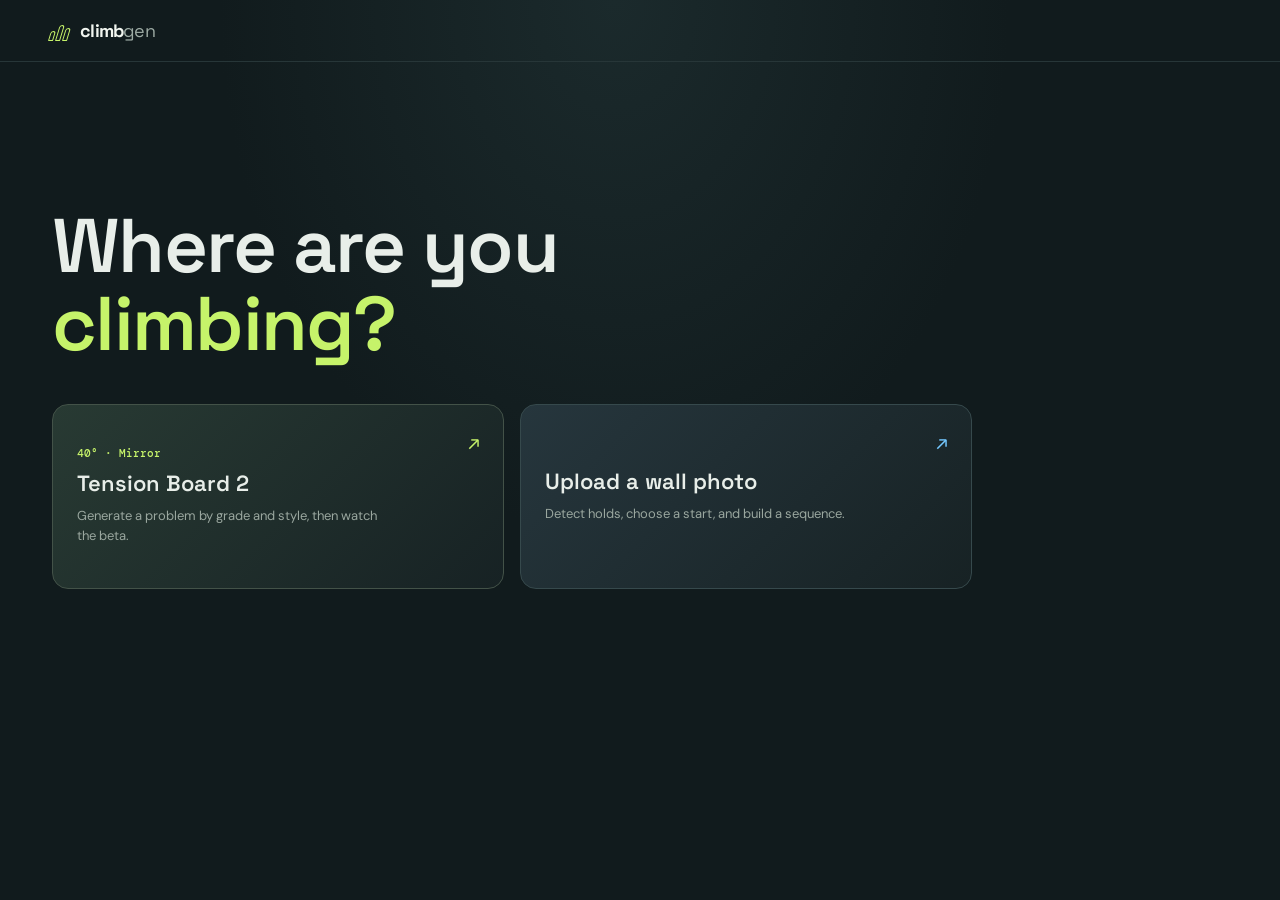
==== index.html @ 307395df "Add interactive 3D TB2 board and synchronized beta playback" ====
<!doctype html>
<html lang="en">
  <head>
    <meta charset="UTF-8" />
    <meta name="viewport" content="width=device-width, initial-scale=1" />
    <meta name="theme-color" content="#111b1d" />
    <title>ClimbGen — TB2 problem generator</title>
    <link rel="preconnect" href="https://fonts.googleapis.com" />
    <link rel="preconnect" href="https://fonts.gstatic.com" crossorigin />
    <link href="https://fonts.googleapis.com/css2?family=DM+Mono:wght@400;500&family=DM+Sans:wght@400;500;600;700&family=Space+Grotesk:wght@400;500;600;700&display=swap" rel="stylesheet" />
    <link rel="stylesheet" href="./styles.css?v=6df0a74eea0c" />
  </head>
  <body>
    <div class="app-shell">
      <header class="topbar">
        <a class="brand" id="brand-home" href="#" aria-label="ClimbGen home"><span class="brand-mark"><i></i><i></i><i></i></span><span>climb<span>gen</span></span></a>
        <div class="board-tag" id="context-tag" hidden></div>
      </header>

      <main class="page">
        <section id="home-screen" class="home-screen" aria-labelledby="home-title">
          <div class="home-intro"><h1 id="home-title">Where are you<br /><em>climbing?</em></h1></div>
          <div class="home-options">
            <button id="home-tb2" class="home-choice" type="button"><span class="home-choice-detail">40° · Mirror</span><strong>Tension Board 2</strong><small>Generate a problem by grade and style, then watch the beta.</small><span class="home-choice-arrow" aria-hidden="true">↗</span></button>
            <button id="home-photo" class="home-choice photo" type="button"><strong>Upload a wall photo</strong><small>Detect holds, choose a start, and build a sequence.</small><span class="home-choice-arrow" aria-hidden="true">↗</span></button>
          </div>
        </section>

        <section id="tb2-view" class="app-view" hidden>
          <button id="tb2-home" class="back-home" type="button">← All tools</button>
        <section class="intro-row">
          <div><h1>Set your next <em>problem.</em></h1></div>
          <div class="intro-controls">
            <label class="name-control" for="climb-name"><span>CLIMB NAME</span><input id="climb-name" type="text" maxlength="32" placeholder="e.g. Moonshot" autocomplete="off" aria-label="Climb name" /></label>
            <label class="grade-control" for="grade-select"><span>TARGET GRADE</span><select id="grade-select" aria-label="Target climbing grade"><option value="any">Any</option><option>V0</option><option>V1</option><option>V2</option><option>V3</option><option>V4</option><option selected>V5</option><option>V6</option><option>V7</option><option>V8</option><option>V9</option><option>V10</option><option>V11</option></select></label>
            <label class="style-control" for="style-select"><span>CLIMB STYLE</span><select id="style-select" aria-label="Climb movement style"><option value="any" selected>Any style</option><option value="static">Static</option><option value="dynamic">Dyno-like</option></select></label>
            <button id="generate-button" class="generate-button" type="button"><span class="generate-icon">✳</span><span>Generate problem</span><span class="button-arrow">↗</span></button>
          </div>
        </section>

        <section class="content-grid">
          <div class="board-card">
            <div class="card-heading">
              <h2>12 × 12 Mirror</h2>
              <span id="board-status" class="board-status" role="status">Ready</span>
              <button id="board-3d-toggle" class="view-button" type="button" aria-pressed="false" aria-controls="board-3d-canvas" disabled>3D view</button>
            </div>
            <div class="board-area">
              <svg id="board-svg" viewBox="0 0 600 620" role="img" aria-label="Authentic TB2 Mirror hold layout with generated route highlighted"></svg>
              <canvas id="board-3d-canvas" tabindex="0" aria-label="Interactive 3D Tension Board" aria-describedby="board-3d-help" hidden></canvas>
              <div id="board-hint" class="board-hint"><span>✳</span> Generate a problem to light the holds</div>
              <div class="board-angle">40° <i>FIXED ANGLE</i></div>
            </div>
            <div id="board-3d-tools" class="board-3d-tools" hidden>
              <div class="board-3d-controls" role="group" aria-label="3D camera controls">
                <button class="view-button" type="button" data-camera="front">Front</button>
                <button class="view-button" type="button" data-camera="side">Side</button>
                <button class="view-button" type="button" data-camera="reset">Reset</button>
                <button class="view-button" type="button" data-camera="closer" aria-label="Zoom in">+</button>
                <button class="view-button" type="button" data-camera="farther" aria-label="Zoom out">−</button>
              </div>
              <p id="board-3d-help">Drag or use arrow keys to orbit. Shift + drag to pan. Scroll or pinch to zoom.</p>
              <p>Hold depths are estimated.</p>
            </div>
            <p id="board-3d-error" class="board-3d-error" role="status" hidden></p>
            <details class="hold-inspector">
              <summary>Hold direction references</summary>
              <p>Screenshot directions are estimates. <a href="./docs/hold-references/tb2_interactive_hold_force_editor.html" target="_blank" rel="noopener">Open direction editor</a>, then import reviewed JSON to refine beta poses.</p>
              <label><input id="hold-vectors" type="checkbox" /> Show route pull directions</label>
              <label>Inspect hold <select id="hold-profile-select"></select></label>
              <div class="hold-profile-preview"><div id="hold-profile-crop" role="img" aria-label="Screenshot crop of selected hold"></div><p id="hold-profile-info"></p></div>
              <label>Import reviewed directions <input id="hold-profile-import" type="file" accept=".json,application/json" /></label>
              <button id="hold-profile-reset" type="button">Use original estimates</button>
              <p id="hold-profile-status" role="status"></p>
            </details>
            <div class="board-caption"><span><i class="legend-hold start"></i> Start</span><span><i class="legend-hold hand"></i> Hand</span><span><i class="legend-hold foot"></i> Foot</span><span><i class="legend-hold finish"></i> Finish</span></div>
          </div>

          <aside class="result-card">
            <div class="result-top"><div><h2 id="route-title">Your problem</h2></div><span class="angle-chip" id="route-grade">40°</span></div>
            <p class="result-copy" id="route-copy">Choose a grade and generate a problem.</p>
            <div class="result-stats"><div><span>HOLDS</span><b id="hold-count">—</b></div><div><span>MOVES</span><b id="move-count">—</b></div><div><span>DATA POOL</span><b id="data-count">3,027</b></div></div>
            <div class="sequence-heading"><p class="eyebrow">SUGGESTED BETA</p><span id="beta-status">WAITING</span></div>
            <button id="beta-button" class="beta-button" type="button" hidden>Reveal beta</button>
            <div id="playback-controls" class="playback-controls" hidden>
              <button id="playback-toggle" type="button">Pause</button>
              <button id="playback-replay" type="button">Replay</button>
              <button id="playback-alternative" type="button" disabled>Alternative beta</button>
              <label>Speed <select id="playback-speed"><option value="1">1×</option><option value="0.7">0.7×</option><option value="1.4">1.4×</option></select></label>
              <label class="playback-position">Position <input id="playback-position" type="range" min="0" max="1000" value="0" /></label>
            </div>
            <ol id="sequence-list" class="sequence-list"><li class="sequence-empty">Reveal beta to see the moves.</li></ol>
            <details id="planner-debug" class="planner-debug" hidden><summary>Planner diagnostics</summary><pre id="planner-diagnostics"></pre></details>
            <div class="model-note"><span class="note-mark">⌁</span><p id="beta-note">Beta shows a suggested sequence for one modeled climber. Reach and grip vary by climber.</p></div>
            <div class="result-footer"><i></i> COMMUNITY DATA · 40° <span>BoardLib</span></div>
          </aside>
        </section>
        </section>
      </main>
    </div>
    <script src="./data/tb2-hold-spectrum.js?v=e9ac7adfa09b"></script><script src="./data/tb2-hold-profiles.js?v=c16674ac3438"></script><script src="./data/tb2-hold-geometry.js?v=363739a5346e"></script><script src="./data/tb2-mirror-40.js?v=6a1446fbed0e"></script><script src="./data/tb2-route-evaluator.js?v=d754ea92a8ac"></script>
    <script src="./hold_spectrum.js?v=59163f5eaf04"></script><script src="./hold_profiles.js?v=395fc2c9ba81"></script><script src="./route_evaluator.js?v=ef37ab0bd574"></script><script src="./route_generator.js?v=8a7d8f4a7a67"></script><script src="./ik.js?v=7d8ff43b3dee"></script><script src="./animation.js?v=b197ab802a31"></script><script src="./board_3d.js?v=36b44b8226a1"></script><script src="./planner.js?v=a5a1409e5e37"></script><script src="./photo_suggestions.js?v=f25a2f44be71"></script><script src="./photo_hold_detector.js?v=247180338f1a"></script>
    <script src="./app.js?v=16010df5059f"></script>
  </body>
</html>
---- styles.css ----
:root {
  color-scheme: dark;
  --bg: #111b1d;
  --panel: #172326;
  --panel-soft: #1c2a2d;
  --line: #2e3c3f;
  --text: #e8eee9;
  --muted: #8a9992;
  --lime: #c6f36a;
  --blue: #286cff;
  --red: #ec252f;
  --pink: #d919c4;
  --sans: 'DM Sans', -apple-system, sans-serif;
  --display: 'Space Grotesk', -apple-system, sans-serif;
  --mono: 'DM Mono', monospace;
}

* { box-sizing: border-box; }
[hidden] { display: none !important; }
body { min-height: 100vh; margin: 0; background: var(--bg); color: var(--text); font: 13px var(--sans); }
.app-shell { width: min(100%, 1440px); min-height: 100vh; margin: 0 auto; background: radial-gradient(ellipse at 48% 0%, #1b2a2c 0, var(--bg) 42%); }
.topbar { height: 62px; display: flex; align-items: center; justify-content: space-between; padding: 0 clamp(16px, 4vw, 52px); border-bottom: 1px solid #273638; }
.brand { display: flex; align-items: center; gap: 10px; color: #f1f5ef; text-decoration: none; font: 700 18px var(--display); letter-spacing: -.8px; }
.brand > span:last-child > span { color: #9daba4; font-weight: 400; }
.brand-mark { width: 19px; height: 20px; display: flex; align-items: end; gap: 2px; transform: skew(-17deg); }
.brand-mark i { width: 5px; border: 1px solid var(--lime); border-radius: 3px 3px 1px 1px; }
.brand-mark i:nth-child(1) { height: 10px; }
.brand-mark i:nth-child(2) { height: 16px; }
.brand-mark i:nth-child(3) { height: 13px; }
.board-tag { display: flex; align-items: center; gap: 8px; padding: 7px 9px; border: 1px solid #3a494b; border-radius: 4px; color: #aebbb3; font: 500 8px var(--mono); letter-spacing: .75px; }
.tag-dot { width: 6px; height: 6px; border-radius: 50%; background: var(--lime); box-shadow: 0 0 7px #c6f36a80; }
.board-tag b { color: #64716a; font-weight: 400; }
.board-tag strong { color: var(--lime); font-size: 9px; font-weight: 500; }
.page { max-width: 1260px; margin: 0 auto; padding: 27px clamp(14px, 4vw, 42px) 30px; }
.home-screen { min-height: min(72vh, 720px); display: grid; align-content: center; gap: 34px; padding: 30px 0 70px; }
.home-intro { max-width: 530px; }
.home-intro h1 { font-size: clamp(42px, 7vw, 76px); }
.home-options { display: grid; grid-template-columns: repeat(2, minmax(0, 1fr)); gap: 16px; max-width: 920px; }
.home-choice { min-height: 185px; position: relative; display: grid; align-content: center; gap: 9px; padding: 24px 54px 24px 24px; border: 1px solid #435248; border-radius: 16px; background: linear-gradient(135deg, #283a33, #172224); color: var(--text); text-align: left; cursor: pointer; transition: transform .16s, border-color .16s, background .16s; }
.home-choice:hover, .home-choice:focus-visible { transform: translateY(-2px); border-color: var(--lime); background: #202e2c; outline: none; }
.home-choice.photo { border-color: #36494c; background: linear-gradient(135deg, #26363d, #172224); }
.home-choice.photo:hover, .home-choice.photo:focus-visible { border-color: #74c8ff; }
.home-choice-detail { color: var(--lime); font: 500 11px var(--mono); }
.home-choice strong { font: 600 22px var(--display); }
.home-choice small { max-width: 300px; color: #9aa79f; font: 13px/1.55 var(--sans); }
.home-choice-arrow { position: absolute; right: 23px; top: 24px; color: var(--lime); font: 20px var(--display); }
.home-choice.photo .home-choice-arrow { color: #74c8ff; }
.back-home { min-height: 34px; margin: 0 0 17px; padding: 0 11px; border: 1px solid #3a494b; border-radius: 4px; background: #172326; color: #b7c2bb; font: 500 9px var(--mono); cursor: pointer; }
.back-home:hover, .back-home:focus-visible { border-color: var(--lime); color: var(--lime); outline: none; }
.photo-view { min-width: 0; }
.intro-row { display: flex; align-items: end; justify-content: space-between; gap: 20px; margin: 0 0 23px; }
.intro-controls { display: flex; align-items: end; gap: 9px; }
.name-control { min-width: 150px; display: grid; gap: 5px; color: #8b9992; font: 500 7px var(--mono); letter-spacing: .8px; }
.name-control input { width: 100%; height: 44px; padding: 0 10px; border: 1px solid #3a494b; border-radius: 4px; background: #172326; color: var(--text); font: 500 11px var(--display); }
.name-control input::placeholder { color: #697870; }
.name-control input:focus-visible { outline: 2px solid var(--lime); outline-offset: 2px; }
.grade-control { min-width: 96px; display: grid; gap: 5px; color: #8b9992; font: 500 7px var(--mono); letter-spacing: .8px; }
.grade-control select { height: 44px; padding: 0 27px 0 10px; border: 1px solid #3a494b; border-radius: 4px; background: #172326; color: var(--text); font: 600 11px var(--display); cursor: pointer; }
.style-control { min-width: 96px; display: grid; gap: 5px; color: #8b9992; font: 500 7px var(--mono); letter-spacing: .8px; }
.style-control select { height: 44px; padding: 0 24px 0 9px; border: 1px solid #3a494b; border-radius: 4px; background: #172326; color: var(--text); font: 600 10px var(--display); cursor: pointer; }
.grade-control select:focus-visible { outline: 2px solid var(--lime); outline-offset: 2px; }
.eyebrow { margin: 0; color: #8b9992; font: 500 8px var(--mono); letter-spacing: 1.45px; }
.eyebrow span { margin-left: 5px; color: #5d6d66; }
h1, h2, p { margin-top: 0; }
h1 { margin: 10px 0 7px; font: 600 clamp(27px, 3.1vw, 38px)/1.02 var(--display); letter-spacing: -1.7px; }
h1 em { color: var(--lime); font-style: normal; }
.intro-copy { margin: 0; color: #99a69f; font-size: 11px; line-height: 1.5; }
.generate-button { height: 44px; min-width: 202px; display: flex; align-items: center; justify-content: center; gap: 9px; padding: 0 0 0 13px; border: 0; border-radius: 4px; background: var(--lime); color: #1d2a21; font: 700 12px var(--display); cursor: pointer; transition: filter .16s, transform .16s, opacity .16s; }
.generate-button:hover { filter: brightness(1.06); transform: translateY(-1px); }
.generate-button:disabled { opacity: .72; cursor: pointer; }
.generate-icon { font-size: 15px; }
.button-arrow { margin-left: auto; padding: 0 12px; font-size: 15px; }
.content-grid { display: grid; grid-template-columns: minmax(0, 1.6fr) minmax(270px, .76fr); gap: 14px; align-items: stretch; }
.board-card, .result-card { overflow: hidden; border: 1px solid var(--line); border-radius: 14px; background: var(--panel); }
.board-card { display: flex; flex-direction: column; }
.card-heading { height: 58px; flex: 0 0 auto; display: flex; align-items: center; justify-content: space-between; padding: 0 16px; border-bottom: 1px solid var(--line); }
.card-heading h2 { margin: 4px 0 0; color: #e2e9e3; font: 600 13px var(--display); }
.board-status { color: #87948d; font: 500 8px var(--mono); letter-spacing: .8px; }
.board-status.ready { color: var(--lime); }
.board-area { min-height: 430px; position: relative; flex: 1 1 auto; display: flex; align-items: center; justify-content: center; overflow: hidden; padding: 8px; background: radial-gradient(ellipse at center, #f2f2ef 0, #e8e9e5 100%); }
#board-svg { width: min(100%, 820px); height: auto; max-height: min(70vh, 720px); aspect-ratio: 600 / 620; overflow: visible; }
#board-svg image { image-rendering: auto; }
.route-ring { fill: none; stroke-width: 4; opacity: .98; }
.route-ring.start { stroke: #07ce3e; }
.route-ring.hand { stroke: var(--blue); }
.route-ring.finish { stroke: var(--red); }
.route-ring.foot { stroke: var(--pink); }
.active-ring { fill: none; stroke: #f8fff9; stroke-width: 2; stroke-dasharray: 3 2; animation: ring-pulse .64s ease-in-out infinite alternate; }
@keyframes ring-pulse { from { opacity: .35; } to { opacity: 1; } }
.board-hint { position: absolute; top: 50%; left: 50%; z-index: 2; transform: translate(-50%, -50%); display: flex; align-items: center; gap: 7px; max-width: calc(100% - 30px); padding: 10px 12px; border: 1px solid #d7dad5; border-radius: 4px; background: #f9faf6ee; color: #69766f; font-size: 10px; box-shadow: 0 5px 18px #15211d18; white-space: nowrap; transition: opacity .2s; }
.board-hint span { color: #718c4d; font-size: 14px; }
.board-hint.hidden { opacity: 0; pointer-events: none; }
.board-angle { position: absolute; right: 14px; bottom: 12px; display: flex; align-items: baseline; gap: 6px; color: #26332c; font: 600 11px var(--mono); }
.board-angle i { color: #7b847e; font: 7px var(--mono); letter-spacing: .9px; font-style: normal; }
.board-caption { min-height: 36px; flex: 0 0 auto; display: flex; align-items: center; gap: 14px; padding: 0 13px; border-top: 1px solid var(--line); color: #89968f; font: 11px var(--mono); letter-spacing: .2px; }
.board-caption span { display: flex; align-items: center; gap: 5px; }
.legend-hold { width: 10px; height: 10px; border: 2px solid currentColor; border-radius: 50%; }
.legend-hold.start { color: #07ce3e; }
.legend-hold.hand { color: var(--blue); }
.legend-hold.foot { color: var(--pink); }
.legend-hold.finish { color: var(--red); }
.result-card { display: flex; flex-direction: column; padding: 18px 17px 13px; }
.result-top { display: flex; align-items: flex-start; justify-content: space-between; gap: 10px; margin-top: 0; }
.result-top h2 { margin: 0; color: #e8eee8; font: 600 20px var(--display); letter-spacing: -.4px; overflow-wrap: anywhere; }
.angle-chip { flex: 0 0 auto; padding: 5px 7px; border: 1px solid #536846; border-radius: 3px; background: #29382c; color: var(--lime); font: 500 9px var(--mono); }
.result-copy { min-height: 44px; margin: 13px 0 16px; color: #9aa79f; font-size: 10px; line-height: 1.55; }
.result-stats { display: grid; grid-template-columns: repeat(3, 1fr); gap: 8px; padding: 12px 0; border-top: 1px solid var(--line); border-bottom: 1px solid var(--line); }
.result-stats div { display: grid; gap: 5px; }
.result-stats span { color: #77857d; font: 500 7px var(--mono); letter-spacing: .7px; }
.result-stats b { color: #e5ece6; font: 500 14px var(--display); }
.sequence-heading { display: flex; align-items: center; justify-content: space-between; margin: 19px 0 9px; }
.sequence-heading span { color: var(--lime); font: 500 7px var(--mono); letter-spacing: .5px; }
.sequence-list { display: grid; gap: 5px; max-height: 244px; overflow: auto; margin: 9px 0 0; padding: 0; list-style: none; }
.sequence-list li { min-height: 29px; display: flex; align-items: center; gap: 8px; padding: 5px 8px; border: 1px solid #2d3c3e; border-radius: 3px; background: #1a292b; color: #aebbb2; font-size: 9px; }
.sequence-list li.active { border-color: #819955; background: #26342c; color: #e8eee0; }
.step-number { width: 15px; color: #7e8c83; font: 8px var(--mono); }
.step-hold { flex: 1; color: #e0e8df; font: 500 9px var(--mono); }
.step-hold small { color: #859289; font-size: 7px; }
.step-limb { color: #8b9890; font-size: 8px; }
.step-dot { width: 7px; height: 7px; border-radius: 50%; background: var(--blue); }
.step-dot.foot { background: var(--pink); }
.step-dot.start { background: #07ce3e; }
.step-dot.finish { background: var(--red); }
.sequence-empty { justify-content: center; border-style: dashed !important; color: #7c8b83 !important; background: transparent !important; }
.beta-button { width: 100%; min-height: 36px; margin-top: 10px; padding: 0 10px; border: 1px solid #536846; border-radius: 4px; background: #26352c; color: var(--lime); text-align: left; font: 600 10px var(--display); cursor: pointer; }
.beta-button:hover { background: #334436; }
.beta-button:disabled { cursor: wait; opacity: .7; }
.playback-controls { display: flex; flex-wrap: wrap; align-items: center; gap: 7px; margin-top: 7px; color: var(--muted); font: 9px var(--mono); }
.playback-controls button, .playback-controls select { min-height: 36px; padding: 0 9px; border: 1px solid var(--line); border-radius: 4px; background: var(--panel); color: var(--text); font: inherit; cursor: pointer; }
.playback-controls label { margin-left: auto; display: flex; align-items: center; gap: 6px; }
.planner-debug { margin-top: 8px; color: #9ca99d; font: 9px var(--mono); }
.planner-debug summary { cursor: pointer; }
.planner-debug pre { max-height: 145px; overflow: auto; white-space: pre-wrap; color: #aeb8a8; line-height: 1.5; }
.debug-support { fill: rgba(170, 221, 110, .08); stroke: rgba(170, 221, 110, .65); stroke-width: 1; stroke-dasharray: 4 3; }
.debug-com { fill: #ffcb5c; stroke: #1b1d17; stroke-width: 1.5; }
.debug-contact { fill: #82d6f2; stroke: #102126; stroke-width: 1; }
.model-note { margin-top: auto; padding-top: 17px; display: flex; align-items: flex-start; gap: 8px; color: #84928a; }
.model-note p { margin: 0; font-size: 8px; line-height: 1.5; }
.note-mark { color: var(--lime); font-size: 14px; }
.result-footer { display: flex; align-items: center; gap: 6px; margin-top: 13px; padding-top: 11px; border-top: 1px solid var(--line); color: #74827a; font: 7px var(--mono); letter-spacing: .8px; }
.result-footer i { width: 5px; height: 5px; border-radius: 50%; background: var(--lime); }
.result-footer span { margin-left: auto; color: #929f97; letter-spacing: 0; }
.photo-builder { margin-top: 15px; padding: 18px; border: 1px solid var(--line); border-radius: 5px; background: var(--panel); }
.photo-builder-heading { display: flex; align-items: flex-start; justify-content: space-between; gap: 12px; }
.photo-builder-heading h2 { margin: 6px 0 5px; color: var(--text); font: 600 18px var(--display); }
.photo-builder-heading p:last-child { margin: 0; color: var(--muted); font-size: 10px; line-height: 1.5; }
.photo-angle { padding: 5px 7px; border: 1px solid #394846; border-radius: 3px; color: #9aa79f; font: 8px var(--mono); letter-spacing: .7px; }
.photo-builder-controls { display: flex; align-items: center; gap: 8px; margin-top: 14px; }
.photo-upload, .photo-tool, .photo-suggest { min-height: 34px; display: inline-flex; align-items: center; justify-content: center; padding: 0 10px; border: 1px solid #3a494b; border-radius: 4px; background: #1b292b; color: #c3cec4; font: 500 9px var(--display); cursor: pointer; }
.photo-upload { position: relative; overflow: hidden; border-color: #536846; background: #29382d; color: var(--lime); }
.photo-upload input { position: absolute; inset: 0; width: 100%; height: 100%; opacity: 0; cursor: pointer; }
.photo-tools { display: flex; flex-wrap: wrap; gap: 6px; }
.photo-tool.active { border-color: var(--lime); color: var(--lime); }
.photo-tool:disabled, .photo-suggest:disabled { opacity: .45; cursor: not-allowed; }
.photo-detect { border-color: #536846; color: var(--lime); }
.photo-remove-mode .photo-hold-outline, .photo-remove-mode .photo-hold-outline-shadow, .photo-remove-mode .photo-hold-dot { cursor: crosshair; }
.photo-angle-control { display: flex; flex-wrap: wrap; align-items: center; gap: 7px; margin-top: 10px; color: #8e9b92; font: 8px var(--mono); }
.photo-angle-control select, .photo-angle-control input { min-height: 30px; border: 1px solid #3a494b; border-radius: 4px; background: #172326; color: var(--text); padding: 0 8px; font: 9px var(--display); }
.photo-angle-control input { width: 118px; }
.photo-plane-outline { fill: rgba(198, 243, 106, .08); stroke: #c6f36a; stroke-width: .5; stroke-dasharray: 1.2 .8; pointer-events: none; }
.photo-corner-dot { fill: #c6f36a; stroke: #142022; stroke-width: .35; pointer-events: none; }
.photo-corner-label { fill: #f1ffe0; font: 1.6px var(--mono); stroke: #102021; stroke-width: .3px; paint-order: stroke; pointer-events: none; }
.photo-analysis { display: grid; grid-template-columns: 1fr 1fr; gap: 7px 12px; margin-top: 12px; padding: 10px; border: 1px solid #344345; border-radius: 4px; background: #172224; }
.photo-analysis div { display: grid; gap: 4px; }
.photo-analysis span { color: #829087; font: 7px var(--mono); letter-spacing: .65px; }
.photo-analysis b { color: #dbe5dc; font: 500 9px var(--display); }
.photo-analysis p { grid-column: 1 / -1; margin: 0; color: #93a197; font-size: 8px; line-height: 1.5; }
.photo-status { min-height: 16px; margin: 10px 0; color: #92a097; font-size: 9px; }
.photo-workspace { display: grid; grid-template-columns: minmax(0, 1.4fr) minmax(215px, .6fr); gap: 12px; align-items: start; }
.photo-preview { min-height: 230px; display: flex; align-items: center; justify-content: center; overflow: hidden; border: 1px solid #314042; border-radius: 4px; background: #121b1d; }
.photo-stage { position: relative; display: inline-block; max-width: 100%; line-height: 0; }
.photo-stage img { display: block; max-width: 100%; max-height: 58vh; object-fit: contain; }
.photo-stage img[hidden] { display: none; }
.photo-stage svg { position: absolute; inset: 0; width: 100%; height: 100%; cursor: crosshair; }
.photo-stage:not(.has-photo) svg { display: none; }
.photo-empty { padding: 60px 20px; color: #65736c; font: 10px var(--mono); text-align: center; }
.photo-empty[hidden] { display: none; }
.photo-hold-outline-shadow { fill: none; stroke: rgba(0, 0, 0, .78); stroke-width: 1.45; stroke-linejoin: round; vector-effect: non-scaling-stroke; pointer-events: none; }
.photo-hold-outline { fill: rgba(255, 255, 255, .025); stroke: #f8fbff; stroke-width: .68; stroke-linejoin: round; cursor: pointer; vector-effect: non-scaling-stroke; }
.photo-hold-outline.manual, .photo-hold-dot.manual { stroke: #1782ff; }
.photo-hold-outline.in-sequence, .photo-hold-dot.in-sequence { fill: rgba(225, 30, 204, .08); stroke: #ec21d1; stroke-width: .95; }
.photo-hold-outline.photo-start-dot, .photo-hold-dot.photo-start-dot { fill: rgba(14, 194, 76, .08); stroke: #12c94f; stroke-width: 1; }
.photo-hold-outline.photo-finish-dot, .photo-hold-dot.photo-finish-dot { fill: rgba(255, 62, 74, .08); stroke: #ff3e4a; stroke-width: 1; }
.photo-hold-dot { fill: rgba(25, 126, 255, .04); stroke: #f8fbff; stroke-width: .7; cursor: pointer; vector-effect: non-scaling-stroke; }
.photo-sequence { min-height: 230px; padding: 12px; border: 1px solid #314042; border-radius: 4px; background: #1a2729; }
.photo-sequence-top { display: flex; align-items: center; justify-content: space-between; gap: 6px; }
.photo-sequence-top h3 { margin: 0; color: var(--text); font: 600 12px var(--display); }
.photo-suggest { min-height: 30px; border-color: #536846; color: var(--lime); font-size: 8px; }
#photo-sequence-list { display: grid; gap: 5px; margin: 10px 0 0; padding: 0; list-style: none; }
#photo-sequence-list li { display: flex; align-items: center; gap: 7px; min-height: 28px; padding: 5px 7px; border: 1px solid #304042; border-radius: 3px; color: #9caaa0; font-size: 8px; }
#photo-sequence-list li span { color: #84938a; font: 7px var(--mono); }
#photo-sequence-list li b { flex: 1; color: #e4ece5; font: 500 9px var(--mono); }
#photo-sequence-list li button { border: 0; background: none; color: #8a9992; font-size: 14px; cursor: pointer; }
#photo-sequence-list li.photo-sequence-empty { justify-content: center; border-style: dashed; }
.photo-choices { display: grid; gap: 5px; margin-top: 9px; color: #91a096; font-size: 8px; }
.photo-choice-label { margin: 2px 0; color: #7f8e85; font: 7px var(--mono); letter-spacing: .7px; }
.photo-choice { display: grid; grid-template-columns: auto 1fr; gap: 3px 8px; padding: 7px; border: 1px solid #364547; border-radius: 3px; background: #202f31; text-align: left; cursor: pointer; }
.photo-choice:hover { border-color: var(--lime); }
.photo-choice span { color: #86938b; font: 7px var(--mono); }
.photo-choice b { color: #e1e9e2; font: 500 9px var(--mono); }
.photo-choice small { grid-column: 2; color: #91a096; font-size: 8px; }
.photo-disclaimer { margin: 12px 0 0; color: #74837a; font-size: 8px; line-height: 1.5; }
@media (max-width: 900px) {
  .intro-row { flex-wrap: wrap; align-items: start; }
}
@media (max-width: 760px) {
  .page { padding-top: 22px; }
  .content-grid { grid-template-columns: minmax(0, 1fr) minmax(235px, .75fr); gap: 10px; }
  .board-area { min-height: 360px; }
  .result-card { padding: 14px 12px 11px; }
  .board-caption { gap: 8px; font-size: 10px; }
}
@media (max-width: 620px) {
  .topbar { height: 56px; padding: 0 15px; }
  .board-tag { gap: 5px; padding: 6px; font-size: 7px; letter-spacing: .45px; }
  .page { padding: 19px 12px 18px; }
  .home-screen { min-height: calc(100vh - 90px); align-content: center; gap: 23px; padding: 15px 0 38px; }
  .home-options { grid-template-columns: 1fr; gap: 10px; }
  .home-choice { min-height: 145px; padding: 19px 50px 19px 19px; }
  .home-choice strong { font-size: 19px; }
  .intro-row { align-items: center; gap: 12px; margin-bottom: 15px; }
  .intro-controls { align-items: end; gap: 6px; flex-wrap: wrap; }
  .name-control { min-width: 105px; gap: 4px; font-size: 6px; letter-spacing: .45px; }
  .name-control input { height: 42px; min-width: 0; padding: 0 6px; font-size: 9px; }
  .grade-control { min-width: 66px; gap: 4px; font-size: 6px; letter-spacing: .45px; }
  .grade-control select { height: 42px; padding: 0 20px 0 6px; font-size: 9px; }
  .style-control { min-width: 82px; gap: 4px; font-size: 6px; letter-spacing: .45px; }
  .style-control select { height: 42px; padding: 0 16px 0 6px; font-size: 9px; }
  h1 { font-size: 28px; }
  .intro-copy { max-width: 245px; font-size: 10px; }
  .generate-button { width: auto; min-width: 145px; height: 42px; padding: 0 9px; border-radius: 4px; font-size: 10px; }
  .generate-icon { font-size: 14px; }
  .button-arrow { padding: 0 4px; }
  .content-grid { display: flex; flex-direction: column; }
  .board-area { min-height: 0; height: min(54vh, 480px); }
  #board-svg { width: min(100%, 475px); height: 100%; max-height: 100%; }
  .board-caption { min-height: 34px; justify-content: space-between; gap: 4px; padding: 0 10px; font-size: 10px; }
  .result-card { min-height: 315px; padding: 14px 13px 11px; }
  .model-note { margin-top: 17px; }
  .photo-builder { padding: 13px; }
  .photo-builder-controls { align-items: flex-start; flex-direction: column; }
  .photo-analysis { grid-template-columns: 1fr; }
  .photo-analysis p { grid-column: 1; }
  .photo-workspace { grid-template-columns: 1fr; }
  .photo-preview { min-height: 180px; }
  .photo-stage img { max-height: 55vh; }
}
@media (max-width: 390px) {
  .intro-row { align-items: flex-start; }
  .intro-controls { width: 100%; display: grid; grid-template-columns: repeat(2, minmax(0, 1fr)); }
  .name-control, .generate-button { grid-column: 1 / -1; }
  .generate-button { width: 100%; }
  h1 { font-size: 25px; }
  .board-tag { font-size: 6px; }
  .board-area { height: min(51vh, 420px); }
}

.hold-inspector { padding: 12px; color: #a7b5ae; border-top: 1px solid #344143; font-size: 11px; }
.hold-inspector summary { cursor: pointer; }
.hold-inspector label { display: block; margin: 10px 0; }
.hold-inspector select, .hold-inspector button { background: #172326; color: #e6ede8; border: 1px solid #52615a; padding: 6px; }
.hold-profile-preview { display: flex; align-items: center; gap: 12px; }
#hold-profile-crop { flex: 0 0 64px; width: 64px; height: 64px; background-color: #fff; background-size: 1024px 2048px; border-radius: 4px; }

.climber path { stroke: #263137; stroke-width: .25; stroke-linecap: round; stroke-linejoin: round; }
.climber .kit-pants { fill: #234a55; }
.climber .kit-shirt { fill: #f1a456; }
.climber .kit-skin { fill: #b78160; }
.climber .kit-rubber { fill: #1f2a30; stroke-width: .65; }
.climber .kit-fingers { fill: none; stroke: #a46d51; stroke-width: .32; }
.climber .kit-belt { fill: none; stroke: #33403e; stroke-width: .58; }
.climber .kit-bag { fill: #9cb4a4; stroke-width: .38; }
.climber .kit-hair { fill: #40352e; }

:where(button, select, input, a, summary):focus-visible { outline: 2px solid var(--lime); outline-offset: 3px; }
@media (prefers-reduced-motion: reduce) {
  .home-choice, .generate-button { transition: none; }
  .active-ring { animation: none; }
}

.card-heading { gap: 10px; }
.card-heading .board-status { margin-left: auto; }
.view-button {
  min-height: 36px;
  padding: 0 12px;
  border: 1px solid #465951;
  border-radius: 6px;
  background: #20332e;
  color: #e0ede1;
  font: 600 12px var(--sans);
  white-space: nowrap;
  cursor: pointer;
}
.view-button:hover, .view-button[aria-pressed="true"] { color: var(--lime); border-color: #819955; }
.view-button:disabled { opacity: .45; cursor: default; }
.board-area.is-3d { height: clamp(350px, 67vh, 660px); background: #0e1617; }
#board-3d-canvas { position: absolute; inset: 0; width: 100%; height: 100%; touch-action: none; cursor: grab; }
#board-3d-canvas:active { cursor: grabbing; }
#board-3d-canvas:focus-visible { outline: 2px solid var(--lime); outline-offset: -3px; }
.is-3d .board-angle { color: #d0dcd2; pointer-events: none; }
.is-3d .board-hint { display: none; }
.board-3d-tools { display: flex; flex-wrap: wrap; align-items: center; gap: 8px 14px; padding: 10px 12px; }
.board-3d-controls { display: flex; flex-wrap: wrap; gap: 5px; }
.board-3d-tools p, .board-3d-error { margin: 0; color: #aebbb4; font: 11px/1.4 var(--sans); }
.board-3d-error { padding: 10px 12px; }
.playback-controls .playback-position { flex: 1 0 100%; margin-left: 0; min-height: 30px; }
.playback-position input { flex: 1; min-width: 0; accent-color: var(--lime); }
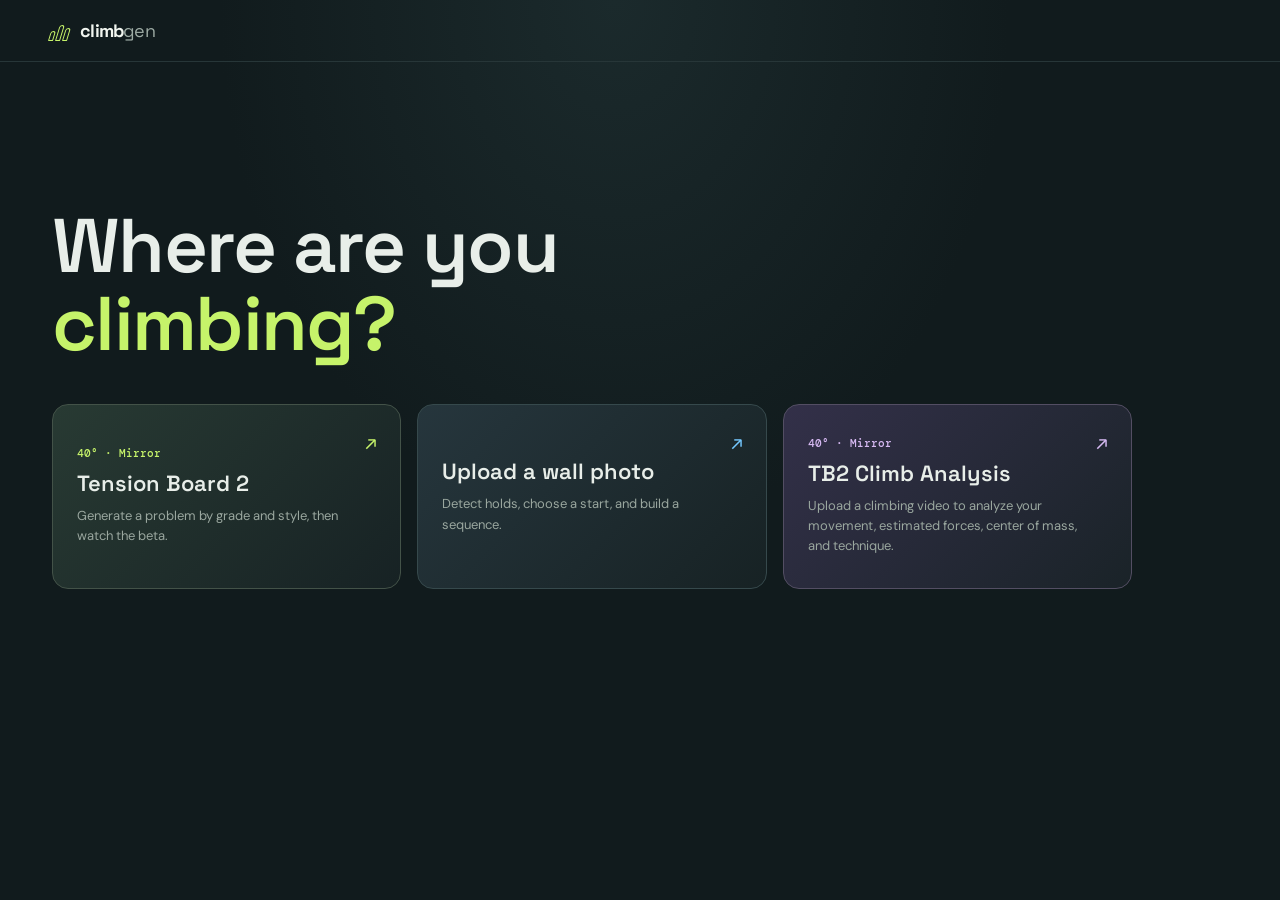
==== commit d5b7f3a3: "Integrate the synchronized climb analysis and technique dashboard" ====
--- a/index.html
+++ b/index.html
@@ -8,7 +8,7 @@
     <link rel="preconnect" href="https://fonts.googleapis.com" />
     <link rel="preconnect" href="https://fonts.gstatic.com" crossorigin />
     <link href="https://fonts.googleapis.com/css2?family=DM+Mono:wght@400;500&family=DM+Sans:wght@400;500;600;700&family=Space+Grotesk:wght@400;500;600;700&display=swap" rel="stylesheet" />
-    <link rel="stylesheet" href="./styles.css?v=6df0a74eea0c" />
+    <link rel="stylesheet" href="./styles.css?v=bf45a2a544b7" />
   </head>
   <body>
     <div class="app-shell">
@@ -23,6 +23,7 @@
           <div class="home-options">
             <button id="home-tb2" class="home-choice" type="button"><span class="home-choice-detail">40° · Mirror</span><strong>Tension Board 2</strong><small>Generate a problem by grade and style, then watch the beta.</small><span class="home-choice-arrow" aria-hidden="true">↗</span></button>
             <button id="home-photo" class="home-choice photo" type="button"><strong>Upload a wall photo</strong><small>Detect holds, choose a start, and build a sequence.</small><span class="home-choice-arrow" aria-hidden="true">↗</span></button>
+            <button id="home-analysis" class="home-choice analysis-entry" type="button"><span class="home-choice-detail">40° · Mirror</span><strong>TB2 Climb Analysis</strong><small>Upload a climbing video to analyze your movement, estimated forces, center of mass, and technique.</small><span class="home-choice-arrow" aria-hidden="true">↗</span></button>
           </div>
         </section>
 
@@ -61,6 +62,8 @@
               </div>
               <p id="board-3d-help">Drag or use arrow keys to orbit. Shift + drag to pan. Scroll or pinch to zoom.</p>
               <p>Hold depths are estimated.</p>
+              <label class="board-3d-force-toggle"><input id="board-3d-forces" type="checkbox" /> Show forces</label>
+              <p id="board-3d-force-legend" hidden><span>Gravity</span> <span>Hold reactions</span> · Estimated in body-weight units<b id="board-3d-force-solution"></b></p>
             </div>
             <p id="board-3d-error" class="board-3d-error" role="status" hidden></p>
             <details class="hold-inspector">
@@ -96,10 +99,112 @@
           </aside>
         </section>
         </section>
+        <section id="analysis-view" class="app-view" hidden aria-labelledby="analysis-title">
+          <button id="analysis-home" class="back-home" type="button">← All tools</button>
+          <h1 id="analysis-title">TB2 Climb Analysis</h1>
+          <form id="analysis-form" class="analysis-controls">
+            <label>Board <select aria-label="Board layout"><option>TB2 Mirror · 40° · 12 × 12</option></select></label>
+            <label>Climbing video <input id="analysis-file" type="file" accept=".mp4,.mov,.webm,video/mp4,video/quicktime,video/webm" /></label>
+            <label>Height (cm) <input id="analysis-height" type="number" min="100" max="240" value="175" required /></label>
+            <label>Weight (kg, optional) <input id="analysis-weight" type="number" min="20" max="300" step=".1" /></label>
+            <button id="analysis-run" class="generate-button" type="submit" disabled>Analyze climb</button>
+            <button id="analysis-cancel" class="view-button" type="button" hidden>Cancel</button>
+          </form>
+          <p class="analysis-hint">Your video stays in this browser. The pose model downloads when analysis starts.</p>
+          <progress id="analysis-progress" max="1" value="0" hidden></progress>
+          <p id="analysis-status" role="status">Choose a video recorded from a fixed camera.</p>
+          <div id="analysis-workspace" hidden>
+            <div class="analysis-grid">
+              <section class="analysis-card">
+                <h2>Video</h2>
+                <div id="analysis-stage" class="analysis-stage">
+                  <video id="analysis-video" preload="metadata" playsinline aria-label="Uploaded climbing video"></video>
+                  <canvas id="analysis-overlay" aria-label="Video pose and hold overlay"></canvas>
+                </div>
+                <div class="analysis-actions">
+                  <button id="analysis-calibrate" class="view-button" type="button">Mark board corners</button>
+                  <button id="analysis-corner-undo" class="view-button" type="button" hidden>Undo corner</button>
+                  <button id="analysis-corner-cancel" class="view-button" type="button" hidden>Cancel marking</button>
+                  <button id="analysis-fullscreen" class="view-button" type="button">Fullscreen</button>
+                </div>
+                <p id="analysis-calibration-status" class="analysis-hint" role="status">Mark the corners of the full board face to identify contacts.</p>
+              </section>
+              <section class="analysis-card">
+                <h2>Estimated body in 3D</h2>
+                <canvas id="analysis-board" tabindex="0" aria-label="3D board and estimated climber"></canvas>
+                <canvas id="analysis-board-flat" aria-label="Board plane and active contacts" hidden></canvas>
+                <div class="analysis-actions" id="analysis-camera">
+                  <button class="view-button" type="button" data-camera="front">Front</button>
+                  <button class="view-button" type="button" data-camera="side">Side</button>
+                  <button class="view-button" type="button" data-camera="reset">Reset</button>
+                  <button id="analysis-flat-toggle" class="view-button" type="button" aria-pressed="false">2D board</button>
+                </div>
+                <p id="analysis-fit" class="analysis-hint">Mark board corners and analyze a climb to fit the climber.</p>
+              </section>
+            </div>
+            <section class="analysis-card">
+              <div class="analysis-actions">
+                <button id="analysis-play" class="view-button" type="button">Play</button>
+                <button id="analysis-prev" class="view-button" type="button" aria-label="Previous frame">‹ Frame</button>
+                <button id="analysis-next" class="view-button" type="button" aria-label="Next frame">Frame ›</button>
+                <label>Speed <select id="analysis-speed"><option value="1">1×</option><option value=".5">0.5×</option><option value=".25">0.25×</option><option value=".1">0.1×</option></select></label>
+                <output id="analysis-time">0.000 s</output>
+              </div>
+              <input id="analysis-timebar" type="range" min="0" max="1" step=".001" value="0" aria-label="Video time" />
+              <div id="analysis-markers" class="analysis-markers" aria-label="Contact and coaching timeline"></div>
+              <canvas id="analysis-force-trace" width="900" height="55" aria-label="Estimated force from 0 to 1.8 body weights, by contact and time" title="Estimated BW over time. Cyan and blue are hands. Pink and purple are feet. Gaps are unavailable estimates." hidden></canvas>
+              <div class="analysis-actions">
+                <label><input id="analysis-show-pose" type="checkbox" checked /> Skeleton</label>
+                <label><input id="analysis-show-com" type="checkbox" checked /> COM</label>
+                <label><input id="analysis-show-trail" type="checkbox" checked /> Trajectory</label>
+                <label><input id="analysis-show-motion" type="checkbox" /> Motion arrows</label>
+                <label><input id="analysis-show-holds" type="checkbox" /> Hold IDs</label>
+                <label><input id="analysis-show-forces" type="checkbox" checked /> Force arrows</label>
+                <label>Arrows show <select id="analysis-force-side"><option value="climber">Forces on climber</option><option value="hold">Forces on holds</option></select></label>
+              </div>
+            </section>
+            <div class="analysis-grid">
+              <section class="analysis-card">
+                <h2>At this frame</h2>
+                <p id="analysis-movement">No pose analysis yet.</p>
+                <p id="analysis-angles" class="analysis-hint"></p>
+                <p id="analysis-balance" class="analysis-hint">Forces appear only when a static estimate is supported.</p>
+                <ul id="analysis-live-contacts" class="analysis-list"></ul>
+                <details>
+                  <summary>Edit a contact</summary>
+                  <form id="analysis-contact-form" class="analysis-controls">
+                    <label>Limb <select id="analysis-edit-limb"><option value="leftHand">Left hand</option><option value="rightHand">Right hand</option><option value="leftFoot">Left foot</option><option value="rightFoot">Right foot</option></select></label>
+                    <label>Hold <select id="analysis-edit-hold"><option value="">No contact</option></select></label>
+                    <label>From (s) <input id="analysis-edit-start" type="number" min="0" step=".001" required /></label>
+                    <label>To (s) <input id="analysis-edit-end" type="number" min="0" step=".001" required /></label>
+                    <button id="analysis-save-contact" class="view-button" type="submit">Apply correction</button>
+                  </form>
+                  <p class="analysis-hint">Select a predicted contact to edit it, or click a projected hold to fill in its ID.</p>
+                </details>
+                <button id="analysis-export" class="view-button" type="button" disabled>Download analysis JSON</button>
+              </section>
+              <section class="analysis-card">
+                <h2>Technique review</h2>
+                <ol id="analysis-feedback" class="analysis-list"><li>Analyze a video to find moments to review.</li></ol>
+                <div class="analysis-actions">
+                  <button id="analysis-beta" class="view-button" type="button" disabled>Suggest alternative beta</button>
+                </div>
+                <p id="analysis-beta-result" class="analysis-hint"></p>
+              </section>
+            </div>
+          </div>
+        </section>
       </main>
     </div>
     <script src="./data/tb2-hold-spectrum.js?v=e9ac7adfa09b"></script><script src="./data/tb2-hold-profiles.js?v=c16674ac3438"></script><script src="./data/tb2-hold-geometry.js?v=363739a5346e"></script><script src="./data/tb2-mirror-40.js?v=6a1446fbed0e"></script><script src="./data/tb2-route-evaluator.js?v=d754ea92a8ac"></script>
-    <script src="./hold_spectrum.js?v=59163f5eaf04"></script><script src="./hold_profiles.js?v=395fc2c9ba81"></script><script src="./route_evaluator.js?v=ef37ab0bd574"></script><script src="./route_generator.js?v=8a7d8f4a7a67"></script><script src="./ik.js?v=7d8ff43b3dee"></script><script src="./animation.js?v=b197ab802a31"></script><script src="./board_3d.js?v=36b44b8226a1"></script><script src="./planner.js?v=a5a1409e5e37"></script><script src="./photo_suggestions.js?v=f25a2f44be71"></script><script src="./photo_hold_detector.js?v=247180338f1a"></script>
-    <script src="./app.js?v=16010df5059f"></script>
+    <script src="./hold_spectrum.js?v=59163f5eaf04"></script><script src="./hold_profiles.js?v=395fc2c9ba81"></script><script src="./route_evaluator.js?v=ef37ab0bd574"></script><script src="./route_generator.js?v=8a7d8f4a7a67"></script><script src="./ik.js?v=8385777aba58"></script><script src="./animation.js?v=ee49b68b634b"></script><script src="./board_3d.js?v=84ee91fca255"></script><script src="./planner.js?v=a5a1409e5e37"></script><script src="./photo_suggestions.js?v=f25a2f44be71"></script><script src="./photo_hold_detector.js?v=247180338f1a"></script>
+    <script src="./analysis/video_player.js?v=e75155903e82"></script>
+    <script src="./analysis/calibration.js?v=87257e00af90"></script>
+    <script src="./analysis/analysis_model.js?v=e879a5db77da"></script>
+    <script src="./analysis/reconstruction.js?v=74c2accb40f3"></script>
+    <script src="./analysis/feedback_engine.js?v=25bf80efe59a"></script>
+    <script src="./analysis/pose_tracker.js?v=2dca7873a508"></script>
+    <script src="./analysis/analysis_ui.js?v=2181e7876ea3"></script>
+    <script src="./app.js?v=3b3702bb2349"></script>
   </body>
 </html>
--- a/styles.css
+++ b/styles.css
@@ -305,3 +305,53 @@
 .board-3d-error { padding: 10px 12px; }
 .playback-controls .playback-position { flex: 1 0 100%; margin-left: 0; min-height: 30px; }
 .playback-position input { flex: 1; min-width: 0; accent-color: var(--lime); }
+.board-3d-force-toggle { display: inline-flex; gap: 5px; align-items: center; color: #e0ede1; font-size: 12px; }
+.board-3d-force-toggle input { accent-color: var(--lime); }
+#board-3d-force-legend span { margin-right: 7px; font-weight: 600; }
+#board-3d-force-legend span:first-child { color: #ffc242; }
+#board-3d-force-legend span:nth-child(2) { color: #61ebf8; }
+
+/* TB2 video analysis */
+.home-options { grid-template-columns: repeat(3, minmax(0, 1fr)); max-width: 1080px; }
+.home-choice.analysis-entry { border-color: #534e63; background: linear-gradient(135deg, #333049, #1a2328); }
+.home-choice.analysis-entry:hover, .home-choice.analysis-entry:focus-visible { border-color: #d6b9f2; }
+.home-choice.analysis-entry .home-choice-arrow, .home-choice.analysis-entry .home-choice-detail { color: #d6b9f2; }
+#analysis-view > h1 { margin: 14px 0 24px; font: 600 clamp(28px, 5vw, 54px)/1.06 var(--display); }
+.analysis-controls, .analysis-actions { display:flex; flex-wrap:wrap; align-items:flex-end; gap:10px 14px; }
+.analysis-controls label { display:flex; flex-direction:column; gap:5px; font-size:13px; }
+.analysis-controls input, .analysis-controls select, .analysis-actions select {
+  max-width:100%; min-height:34px; padding:5px 8px; border:1px solid #3f5152;
+  border-radius:5px; background:#162325; color:var(--text); font:inherit;
+}
+.analysis-controls input[type=number] { width: 116px; }
+.analysis-controls input[type=file] { width:min(300px, 76vw); }
+.analysis-controls .generate-button { height:38px; min-height:38px; padding:0 14px; }
+.analysis-hint { color:#b3c0ba; font-size:13px; line-height:1.5; margin:8px 0; }
+#analysis-status { min-height:1.5em; color:var(--lime); }
+#analysis-progress, #analysis-timebar { width:100%; accent-color:var(--lime); }
+#analysis-workspace { display:grid; gap:14px; }
+.analysis-grid { display:grid; grid-template-columns:repeat(2,minmax(0,1fr)); gap:14px; align-items:start; }
+.analysis-card { min-width:0; padding:14px; border:1px solid #37494a; border-radius:10px; background:#182426; }
+.analysis-card h2 { margin:0 0 9px; font:600 19px var(--display); }
+.analysis-stage { position:relative; width:min(100%, var(--video-width, 100%)); margin:auto; background:#0b1213; aspect-ratio:16/9; }
+.analysis-stage video, .analysis-stage canvas { position:absolute; inset:0; width:100%; height:100%; object-fit:contain; }
+.analysis-stage canvas.marking { cursor:crosshair; }
+.analysis-stage:fullscreen { width:100%; height:100%; max-width:none; background:#000; }
+#analysis-board, #analysis-board-flat { width:100%; aspect-ratio:1; display:block; touch-action:none; border-radius:5px; }
+.analysis-actions { margin:8px 0; align-items:center; font-size:13px; }
+.analysis-actions output { margin-left:auto; font:500 12px var(--mono); }
+.analysis-actions label { display:flex; align-items:center; gap:5px; }
+.analysis-actions input[type=checkbox] { accent-color:var(--lime); }
+.analysis-list { margin:10px 0; padding:0; list-style:none; font-size:13px; }
+.analysis-list li { padding:7px 0; border-bottom:1px solid #344345; }
+.analysis-list li p { margin:5px 0 0; line-height:1.45; color:#ccd6cb; }
+.analysis-list li span { display:inline-block; color:#b7c7c1; margin-left:5px; }
+#analysis-contact-form { margin:10px 0; }
+.analysis-markers { display:grid; gap:5px; padding:0 5px; }
+.analysis-track { height:12px; background:#233334; position:relative; border-radius:3px; }
+.analysis-tick { position:absolute; top:0; width:10px; height:12px; border:0; padding:0; border-radius:3px; cursor:pointer; transform:translateX(-50%); }
+.analysis-tick:focus-visible { outline:2px solid #fff; z-index:2; }
+#analysis-force-trace { width:100%; height:52px; background:#1d3031; margin-top:6px; }
+.analysis-decoder { position:fixed; width:2px; height:2px; opacity:.01; left:0; bottom:0; pointer-events:none; }
+@media (max-width: 820px) { .home-options { grid-template-columns:repeat(2,minmax(0,1fr)); } }
+@media (max-width: 650px) { .home-options, .analysis-grid { grid-template-columns:1fr; } }
